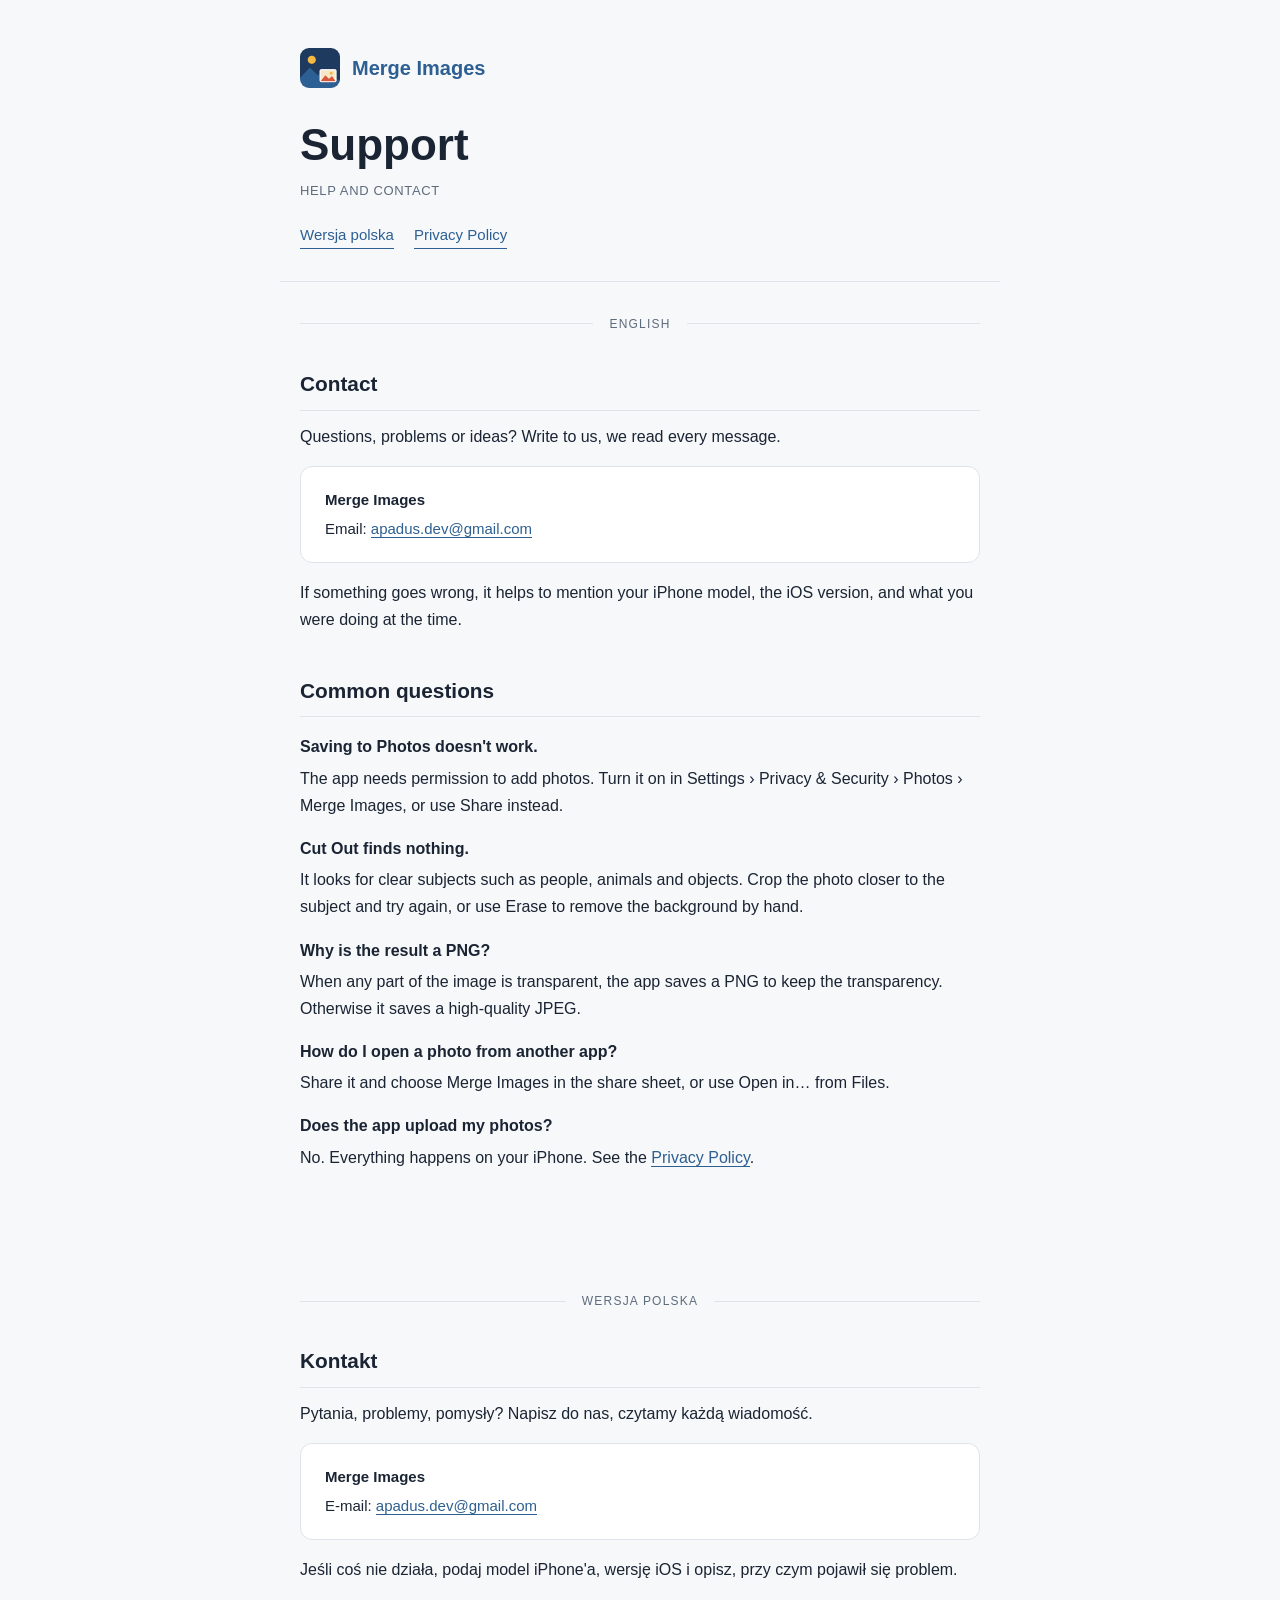
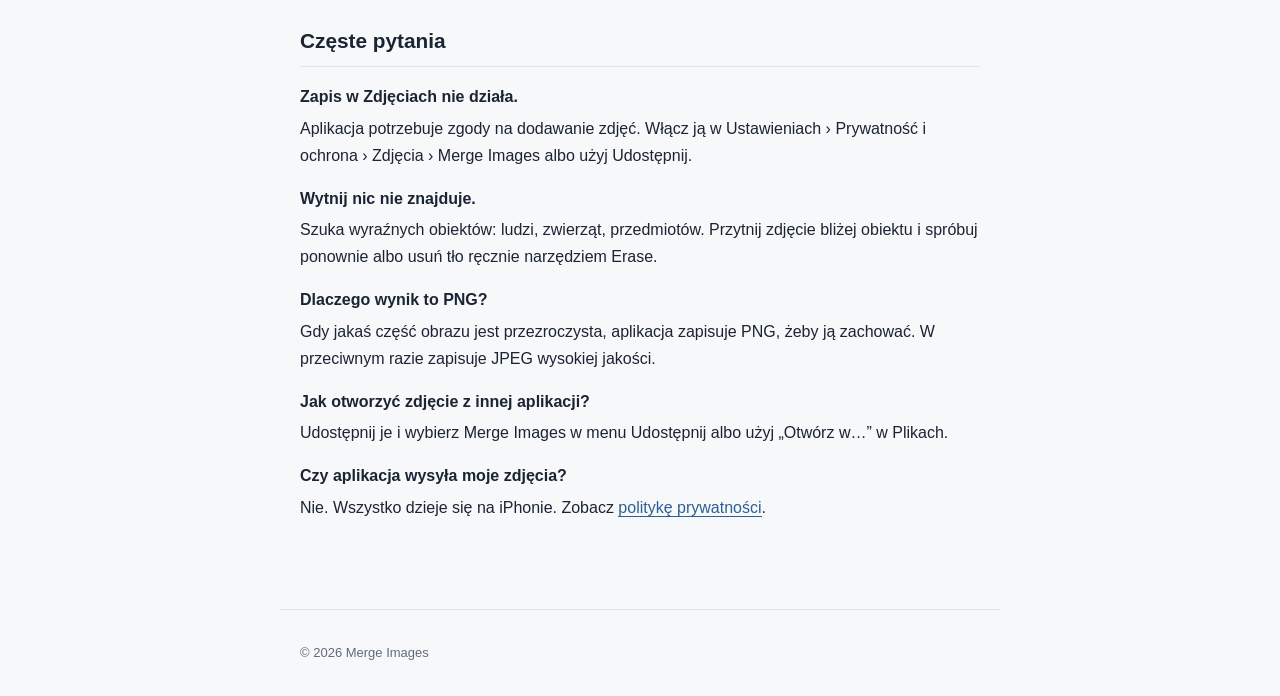
==== support/index.html @ 23b310f0 "Privacy policy and support pages for Merge Images" ====
<!doctype html>
<html lang="en">
<head>
<meta charset="utf-8">
<meta name="viewport" content="width=device-width, initial-scale=1">
<title>Merge Images – Support</title>
<meta name="description" content="Help and contact for the Merge Images iPhone app.">
<link rel="icon" href="../icon.png">
<link rel="stylesheet" href="../styles.css">
</head>
<body>

<header>
  <div class="logo-row">
    <img src="../icon.png" alt="">
    <span class="logo-text">Merge Images</span>
  </div>
  <h1>Support</h1>
  <p class="subtitle">Help and contact</p>
  <nav class="links">
    <a href="#pl">Wersja polska</a>
    <a href="../">Privacy Policy</a>
  </nav>
</header>

<div class="lang-divider"><span class="lang-label">English</span></div>

<main>
  <section>
    <h2>Contact</h2>
    <p>Questions, problems or ideas? Write to us, we read every message.</p>
    <div class="contact-card">
      <strong>Merge Images</strong>
      Email: <a href="mailto:apadus.dev@gmail.com?subject=Merge%20Images">apadus.dev@gmail.com</a>
    </div>
    <p style="margin-top:1rem">If something goes wrong, it helps to mention your iPhone model, the
    iOS version, and what you were doing at the time.</p>
  </section>

  <section>
    <h2>Common questions</h2>
    <h3>Saving to Photos doesn't work.</h3>
    <p>The app needs permission to add photos. Turn it on in Settings › Privacy &amp; Security ›
    Photos › Merge Images, or use Share instead.</p>
    <h3>Cut Out finds nothing.</h3>
    <p>It looks for clear subjects such as people, animals and objects. Crop the photo closer to
    the subject and try again, or use Erase to remove the background by hand.</p>
    <h3>Why is the result a PNG?</h3>
    <p>When any part of the image is transparent, the app saves a PNG to keep the transparency.
    Otherwise it saves a high-quality JPEG.</p>
    <h3>How do I open a photo from another app?</h3>
    <p>Share it and choose Merge Images in the share sheet, or use Open in… from Files.</p>
    <h3>Does the app upload my photos?</h3>
    <p>No. Everything happens on your iPhone. See the <a href="../">Privacy Policy</a>.</p>
  </section>
</main>

<div class="lang-divider" id="pl"><span class="lang-label">Wersja polska</span></div>

<main lang="pl">
  <section>
    <h2>Kontakt</h2>
    <p>Pytania, problemy, pomysły? Napisz do nas, czytamy każdą wiadomość.</p>
    <div class="contact-card">
      <strong>Merge Images</strong>
      E-mail: <a href="mailto:apadus.dev@gmail.com?subject=Merge%20Images">apadus.dev@gmail.com</a>
    </div>
    <p style="margin-top:1rem">Jeśli coś nie działa, podaj model iPhone'a, wersję iOS i opisz,
    przy czym pojawił się problem.</p>
  </section>

  <section>
    <h2>Częste pytania</h2>
    <h3>Zapis w Zdjęciach nie działa.</h3>
    <p>Aplikacja potrzebuje zgody na dodawanie zdjęć. Włącz ją w Ustawieniach › Prywatność i
    ochrona › Zdjęcia › Merge Images albo użyj Udostępnij.</p>
    <h3>Wytnij nic nie znajduje.</h3>
    <p>Szuka wyraźnych obiektów: ludzi, zwierząt, przedmiotów. Przytnij zdjęcie bliżej obiektu i
    spróbuj ponownie albo usuń tło ręcznie narzędziem Erase.</p>
    <h3>Dlaczego wynik to PNG?</h3>
    <p>Gdy jakaś część obrazu jest przezroczysta, aplikacja zapisuje PNG, żeby ją zachować.
    W przeciwnym razie zapisuje JPEG wysokiej jakości.</p>
    <h3>Jak otworzyć zdjęcie z innej aplikacji?</h3>
    <p>Udostępnij je i wybierz Merge Images w menu Udostępnij albo użyj „Otwórz w…” w Plikach.</p>
    <h3>Czy aplikacja wysyła moje zdjęcia?</h3>
    <p>Nie. Wszystko dzieje się na iPhonie. Zobacz <a href="../">politykę prywatności</a>.</p>
  </section>
</main>

<footer>© 2026 Merge Images</footer>

</body>
</html>
---- styles.css ----
*, *::before, *::after { box-sizing: border-box; margin: 0; padding: 0; }

:root {
  --bg: #F7F8FA;
  --surface: #FFFFFF;
  --text: #1A2433;
  --muted: #5E6B7D;
  --accent: #2D5F92;
  --accent-light: #E6EEF6;
  --sun: #F2B843;
  --border: #DFE4EA;
  --radius: 12px;
}
@media (prefers-color-scheme: dark) {
  :root {
    --bg: #121A26;
    --surface: #1B2635;
    --text: #E8EDF3;
    --muted: #9AA7B8;
    --accent: #7FB0E0;
    --accent-light: #1F3A5F;
    --border: #2A3A50;
  }
}

body {
  background: var(--bg);
  color: var(--text);
  font-family: -apple-system, BlinkMacSystemFont, "Segoe UI", Roboto, Helvetica, Arial, sans-serif;
  font-size: 16px;
  line-height: 1.7;
  min-height: 100vh;
}

header, main, footer, .lang-divider { max-width: 720px; margin: 0 auto; }
header { padding: 3rem 1.25rem 2rem; border-bottom: 1px solid var(--border); }

.logo-row { display: flex; align-items: center; gap: 12px; margin-bottom: 2rem; }
.logo-row img { width: 40px; height: 40px; border-radius: 9px; }
.logo-text { font-size: 20px; font-weight: 600; color: var(--accent); }

h1 { font-size: clamp(2rem, 6vw, 2.75rem); font-weight: 700; line-height: 1.15; margin-bottom: 0.6rem; }
.subtitle { font-size: 13px; color: var(--muted); letter-spacing: 0.05em; text-transform: uppercase; }

nav.links { margin-top: 1.25rem; font-size: 15px; display: flex; gap: 1.25rem; flex-wrap: wrap; }

.lang-divider { padding: 2rem 1.25rem 0; display: flex; align-items: center; gap: 1rem; }
.lang-divider::before, .lang-divider::after { content: ""; flex: 1; height: 1px; background: var(--border); }
.lang-label { font-size: 12px; letter-spacing: 0.1em; text-transform: uppercase; color: var(--muted); white-space: nowrap; }

main { padding: 2rem 1.25rem 3rem; }
section { margin-bottom: 2.5rem; }
h2 {
  font-size: 1.3rem; font-weight: 600; margin-bottom: 0.75rem;
  padding-bottom: 0.5rem; border-bottom: 1px solid var(--border);
}
h3 { font-size: 1rem; font-weight: 600; margin: 1rem 0 0.25rem; }
p { margin-bottom: 0.9rem; }

ul { list-style: none; margin: 0.5rem 0 0.9rem; }
ul li { padding: 0.2rem 0 0.2rem 1.4rem; position: relative; }
ul li::before {
  content: ""; position: absolute; left: 0; top: 0.8rem;
  width: 7px; height: 7px; border-radius: 50%; background: var(--sun);
}

.highlight-box {
  background: var(--accent-light); border-left: 3px solid var(--accent);
  border-radius: 0 var(--radius) var(--radius) 0;
  padding: 1rem 1.25rem; margin: 1.25rem 0; font-size: 15px;
}

a { color: var(--accent); text-decoration: none; border-bottom: 1px solid currentColor; overflow-wrap: anywhere; }
a:hover { opacity: 0.75; }

.contact-card {
  background: var(--surface); border: 1px solid var(--border); border-radius: var(--radius);
  padding: 1.25rem 1.5rem; margin-top: 1rem; font-size: 15px;
}
.contact-card strong { display: block; font-weight: 600; margin-bottom: 0.25rem; }

footer { padding: 2rem 1.25rem; border-top: 1px solid var(--border); font-size: 13px; color: var(--muted); }
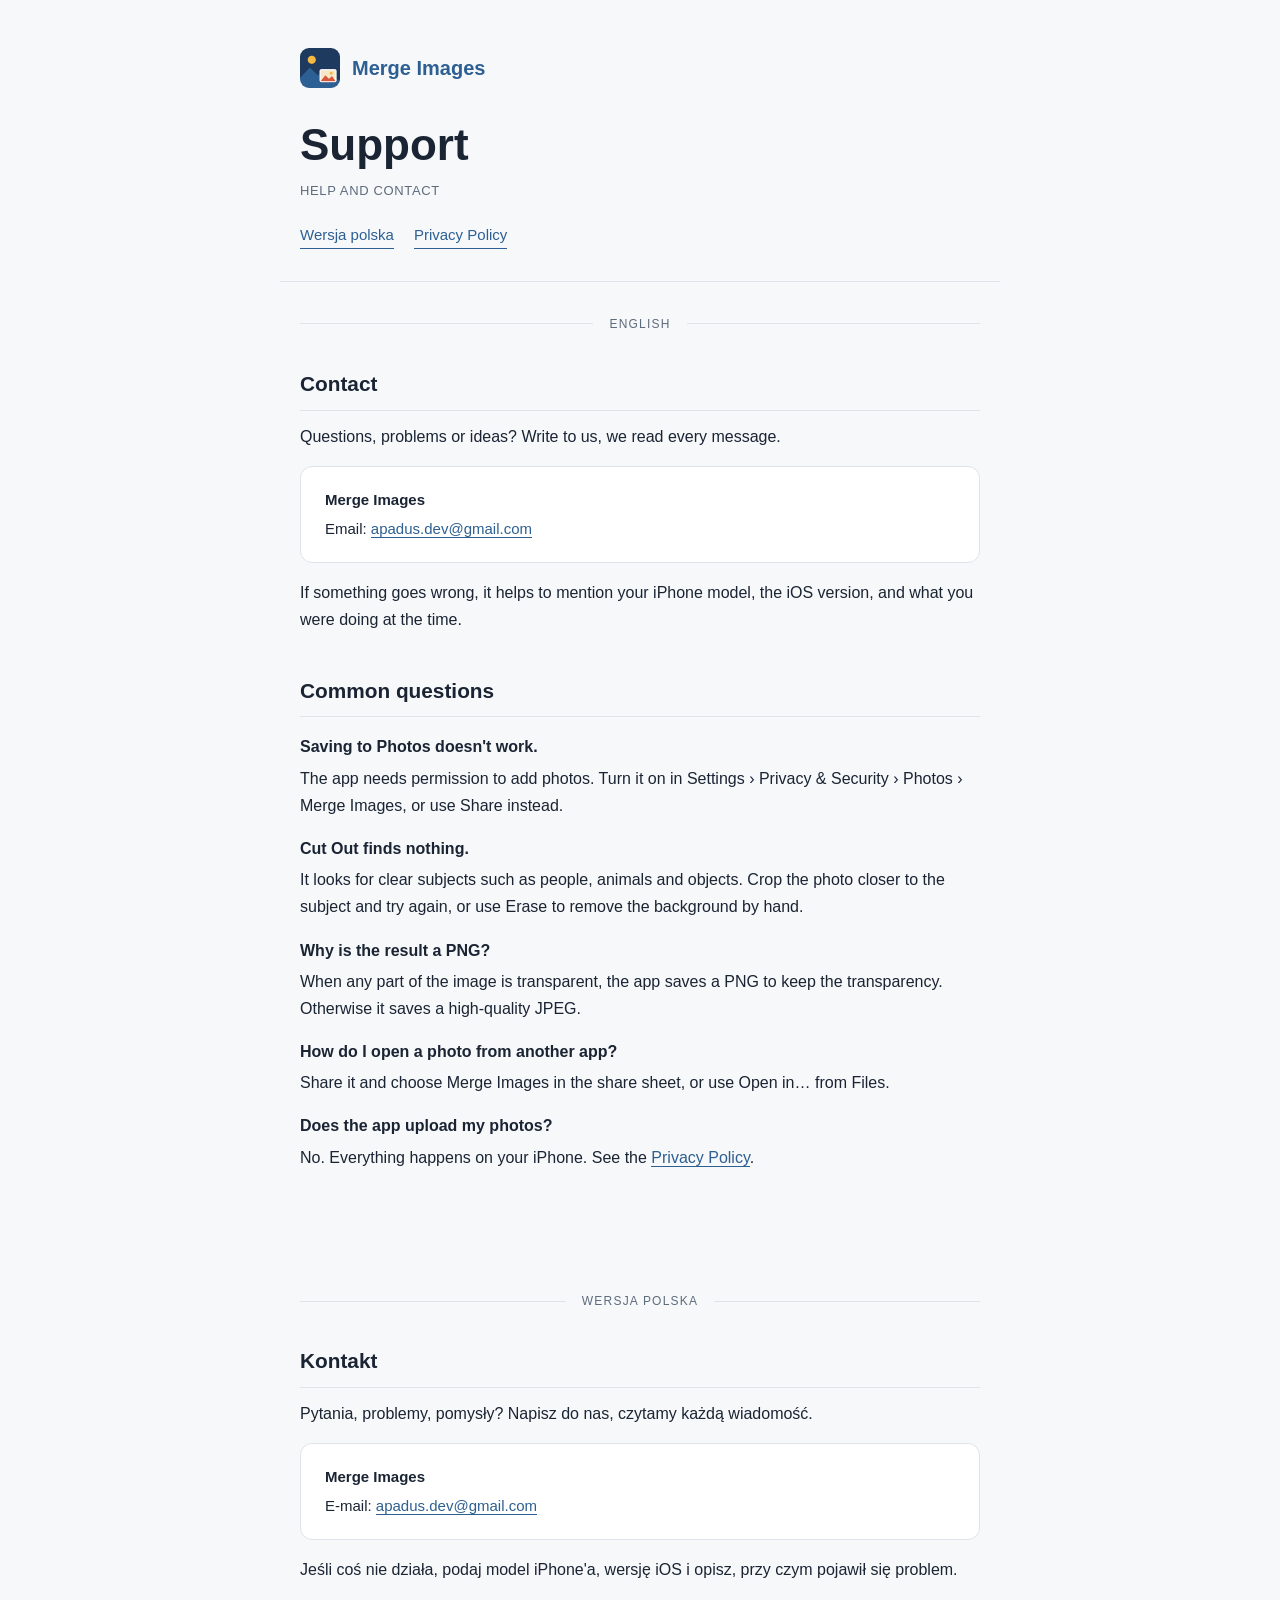
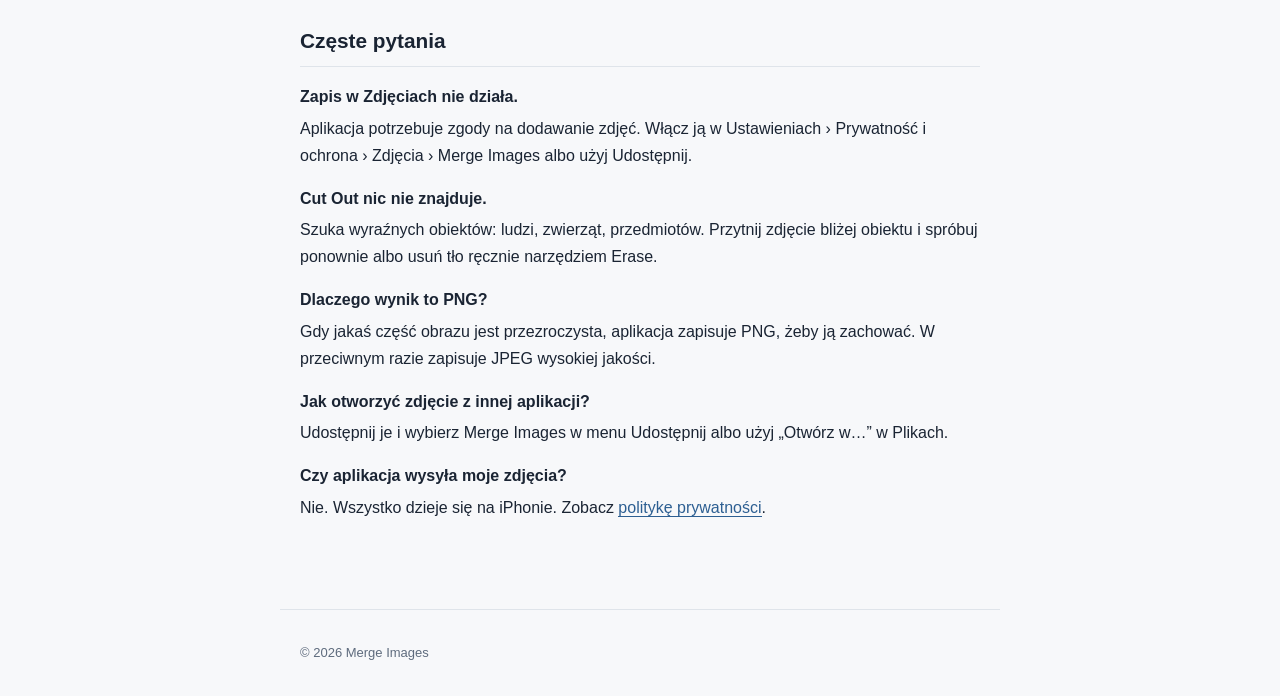
==== commit b8b1cf77: "Support: name the English tool" ====
--- a/support/index.html
+++ b/support/index.html
@@ -74,7 +74,7 @@
     <h3>Zapis w Zdjęciach nie działa.</h3>
     <p>Aplikacja potrzebuje zgody na dodawanie zdjęć. Włącz ją w Ustawieniach › Prywatność i
     ochrona › Zdjęcia › Merge Images albo użyj Udostępnij.</p>
-    <h3>Wytnij nic nie znajduje.</h3>
+    <h3>Cut Out nic nie znajduje.</h3>
     <p>Szuka wyraźnych obiektów: ludzi, zwierząt, przedmiotów. Przytnij zdjęcie bliżej obiektu i
     spróbuj ponownie albo usuń tło ręcznie narzędziem Erase.</p>
     <h3>Dlaczego wynik to PNG?</h3>
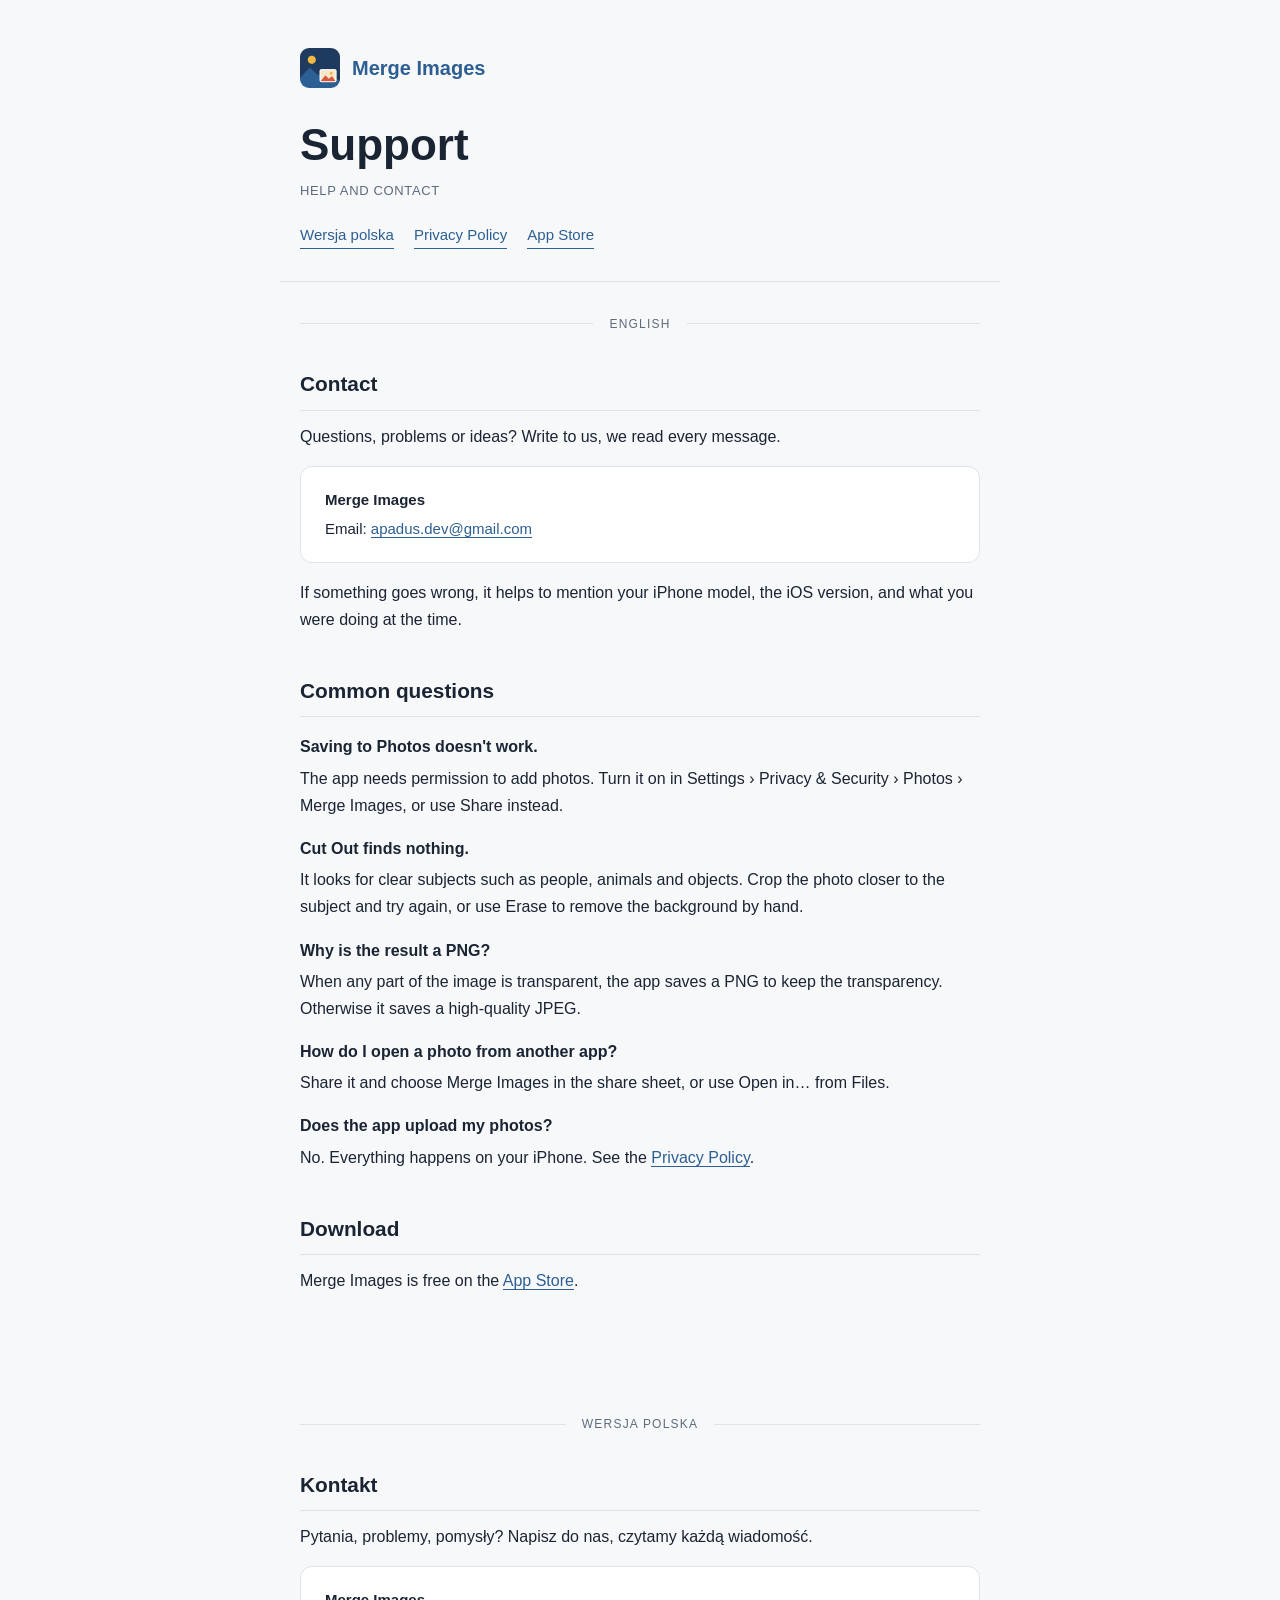
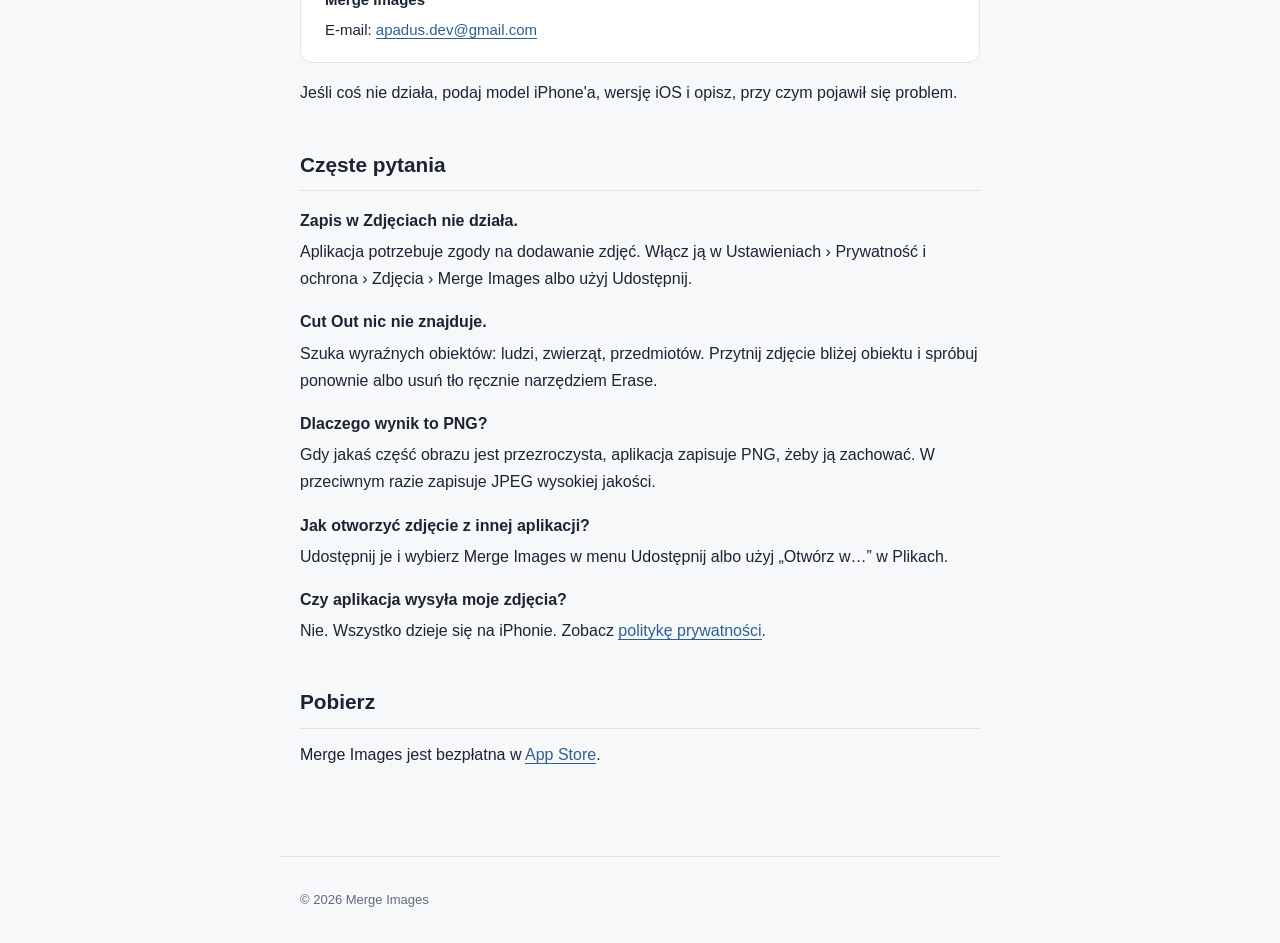
==== commit 423e3b38: "Support: link to the App Store" ====
--- a/support/index.html
+++ b/support/index.html
@@ -20,6 +20,7 @@
   <nav class="links">
     <a href="#pl">Wersja polska</a>
     <a href="../">Privacy Policy</a>
+    <a href="https://apps.apple.com/app/id6834608172">App Store</a>
   </nav>
 </header>
 
@@ -53,6 +54,11 @@
     <h3>Does the app upload my photos?</h3>
     <p>No. Everything happens on your iPhone. See the <a href="../">Privacy Policy</a>.</p>
   </section>
+
+  <section>
+    <h2>Download</h2>
+    <p>Merge Images is free on the <a href="https://apps.apple.com/app/id6834608172">App Store</a>.</p>
+  </section>
 </main>
 
 <div class="lang-divider" id="pl"><span class="lang-label">Wersja polska</span></div>
@@ -85,6 +91,11 @@
     <h3>Czy aplikacja wysyła moje zdjęcia?</h3>
     <p>Nie. Wszystko dzieje się na iPhonie. Zobacz <a href="../">politykę prywatności</a>.</p>
   </section>
+
+  <section>
+    <h2>Pobierz</h2>
+    <p>Merge Images jest bezpłatna w <a href="https://apps.apple.com/app/id6834608172">App Store</a>.</p>
+  </section>
 </main>
 
 <footer>© 2026 Merge Images</footer>
